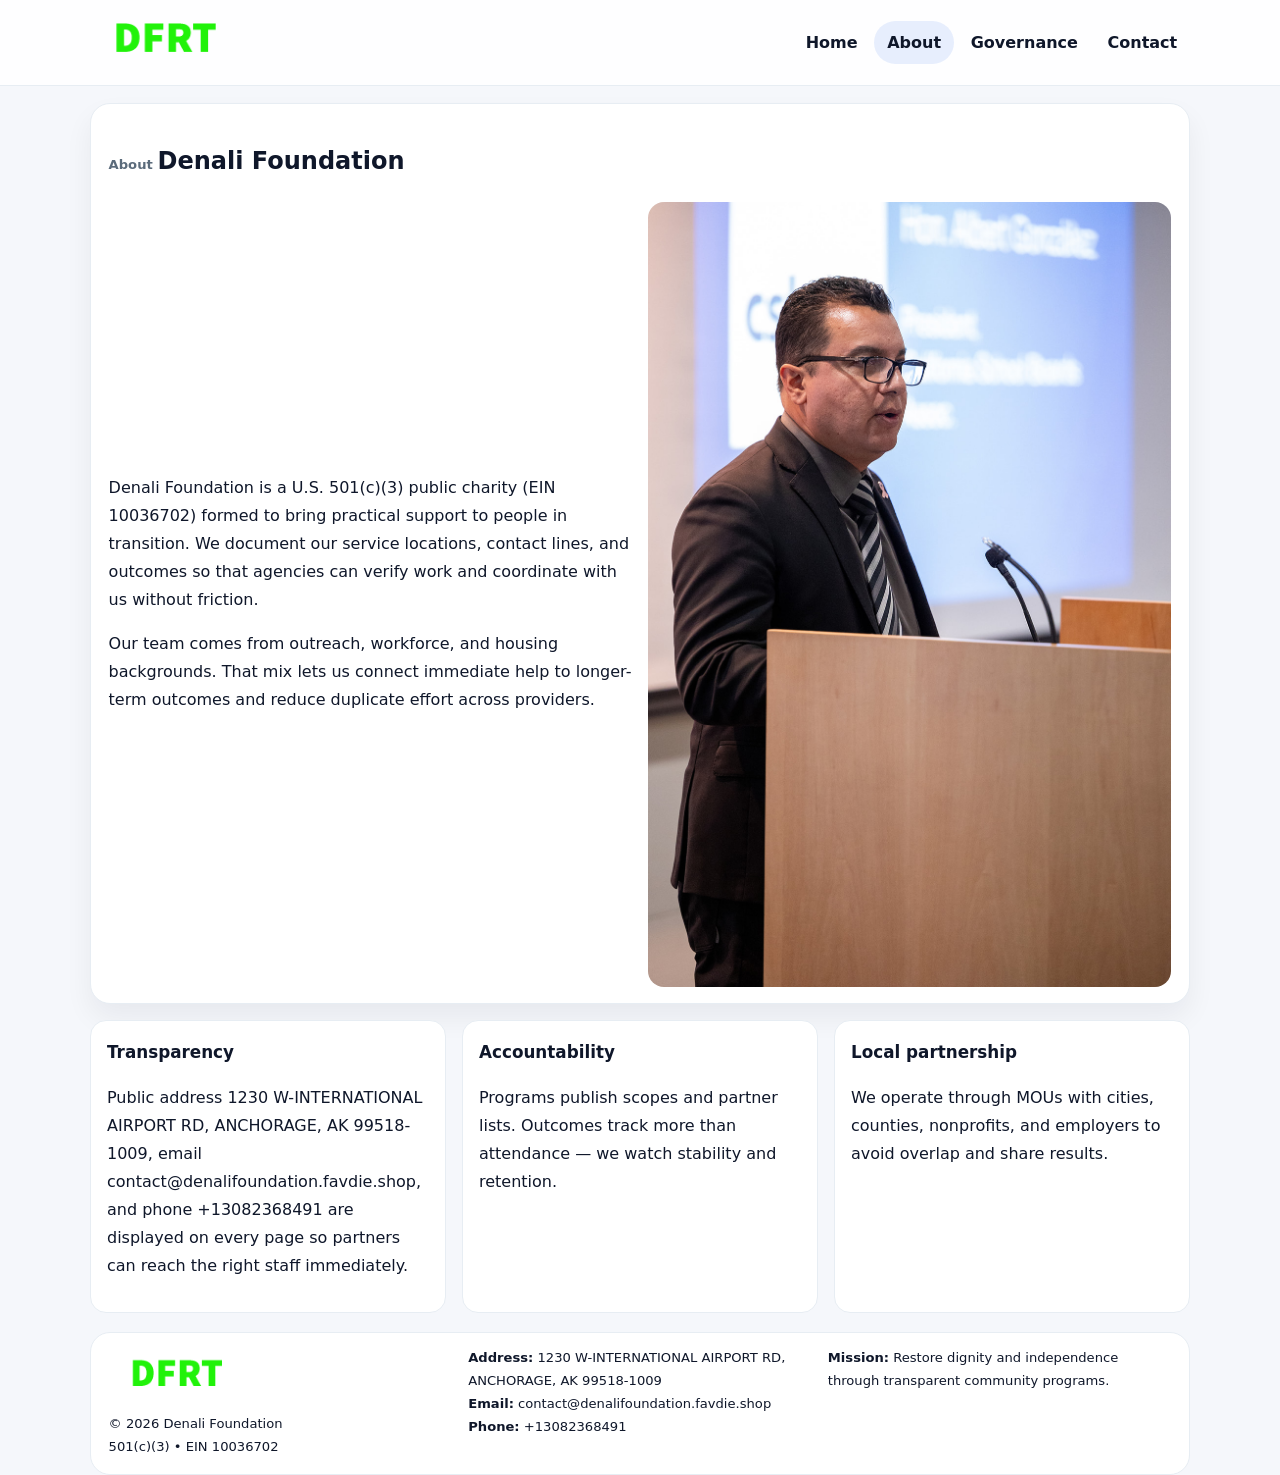
==== about.html @ 78f05605 "Initial commit" ====
<!doctype html><html lang="en"><head>
<meta charset="utf-8">
<meta name="viewport" content="width=device-width,initial-scale=1">
<title>Denali Foundation – Nonprofit • 2025</title>
<link rel="stylesheet" href="assets/styles.css">
<link rel="icon" href="images/logo.png">
  <meta name="description" content="We are a 501(c)(3) organization advancing community services, education, and direct relief through transparent programs, local partnerships, and measurable outcomes.">
</head><body>
<div style="position:absolute;left:-9999px;top:-9999px;opacity:0" data-uniq="{{UNIQUE_BLOB}}">
  <span>We are a 501(c)(3) organization advancing community services, education, and direct relief through transparent programs, local partnerships, and measurable outcomes.</span><svg width="12" height="12" viewBox="0 0 12 12" xmlns="http://www.w3.org/2000/svg"><circle cx="6" cy="6" r="5" fill="#0f766e"/></svg><img src="images/education.jpg" width="1" height="1" alt="" loading="lazy"/>
</div>

<header class="header">
  <div class="cadc914536f">
    <a href="index.html"><img src="images/logo.png" alt=""></a>
    <div class="links">
      <a href="index.html">Home</a>
      <a class="active" href="about.html">About</a>
      <a href="governance.html">Governance</a>
      <a href="contact.html">Contact</a>
    </div>
  </div>
</header>

<section class="section panel">
  <h1><span class="small" style="font-weight:600;color:var(--muted);margin-right:.3rem">About</span><span style="font-weight:800">Denali Foundation</span></h1>
  <div class="z">
    <div>
      <p>Denali Foundation is a U.S. 501(c)(3) public charity (EIN 10036702) formed to bring practical support to people in transition. We document our service locations, contact lines, and outcomes so that agencies can verify work and coordinate with us without friction.</p>
      <p>Our team comes from outreach, workforce, and housing backgrounds. That mix lets us connect immediate help to longer-term outcomes and reduce duplicate effort across providers.</p>
    </div>
    <img class="img" src="images/about.jpg" alt="">
  </div>
</section>

<section class="section cards">
  <article class="c1dc53a7089"><h3>Transparency</h3><p>Public address 1230 W-INTERNATIONAL AIRPORT RD, ANCHORAGE, AK 99518-1009, email contact@denalifoundation.favdie.shop, and phone +13082368491 are displayed on every page so partners can reach the right staff immediately.</p></article>
  <article class="c1dc53a7089"><h3>Accountability</h3><p>Programs publish scopes and partner lists. Outcomes track more than attendance — we watch stability and retention.</p></article>
  <article class="c1dc53a7089"><h3>Local partnership</h3><p>We operate through MOUs with cities, counties, nonprofits, and employers to avoid overlap and share results.</p></article>
</section>

<footer>
  <div class="footer">
    <div><img src="images/logo.png" style="width:135px;margin-bottom:.35rem" alt=""><div class="small">© <span id="y"></span> Denali Foundation</div><div class="small">501(c)(3) • EIN 10036702</div></div>
    <div><div class="small"><strong>Address:</strong> 1230 W-INTERNATIONAL AIRPORT RD, ANCHORAGE, AK 99518-1009</div><div class="small"><strong>Email:</strong> <a href="mailto:contact@denalifoundation.favdie.shop">contact@denalifoundation.favdie.shop</a></div><div class="small"><strong>Phone:</strong> <a href="tel:+13082368491">+13082368491</a></div></div>
    <div><div class="small"><strong>Mission:</strong> Restore dignity and independence through transparent community programs.</div></div>
  </div>
</footer>
<script>document.getElementById('y').textContent=new Date().getFullYear();</script>
</body></html>
---- assets/styles.css ----
:root{
  --ink:#0f172a;          /* chữ chính */
  --muted:#5b6b7b;        /* chữ phụ */
  --line:#e7edf3;         /* viền */
  --paper:#ffffff;
  --soft:#f6f9ff;
  --brand:#2563eb;        /* sẽ bị ghi đè bằng script ở index (theo EIN) */
  --brand-ink:#1e40af;
  --sh:0 14px 28px rgba(15,23,42,.06);
  --r:18px;
}
*{box-sizing:border-box}
html,body{height:100%}
body{
  margin:0;
  font-family:Inter,system-ui,-apple-system,BlinkMacSystemFont,"Segoe UI",Arial,sans-serif;
  color:var(--ink);
  background:#f5f7fb;
  line-height:1.75;
}

/* NAV – mảnh, nổi */
.header{
  position:sticky;top:0;z-index:30;background:rgba(255,255,255,.85);
  backdrop-filter:saturate(180%) blur(10px);border-bottom:1px solid var(--line);
}
.cadc914536f{
  width:min(1100px,94%);margin:0 auto;display:flex;align-items:center;gap:1rem;
  padding:.55rem 0;
}
.cadc914536f img{width:150px;display:block}
.cadc914536f .links{margin-left:auto;display:flex;gap:.25rem}
.cadc914536f .links a{
  color:var(--ink);text-decoration:none;font-weight:600;padding:.45rem .8rem;border-radius:999px;
}
.cadc914536f .links a:hover,.cadc914536f .links a.active{background:rgba(37,99,235,.10)}

/* MASTHEAD (hero trung tâm) */
.mast{
  width:min(1100px,94%);margin:1rem auto 0;background:linear-gradient(145deg,var(--soft),#fff 60%);
  border:1px solid var(--line);border-radius:24px;box-shadow:var(--sh);
  display:grid;grid-template-columns:1.15fr .85fr;gap:1.2rem;padding:1.3rem 1.2rem;
}
.mast h1{font-size:clamp(1.9rem,3.2vw,2.7rem);margin:.2rem 0 .4rem}
.mast p{color:var(--muted)}
.cc82f902dc9{display:inline-block;background:rgba(37,99,235,.12);color:var(--brand-ink);padding:.22rem .6rem;border-radius:999px;font-weight:700;font-size:.7rem}

/* SECTION chung */
.section{width:min(1100px,94%);margin:1.05rem auto 0}
.panel{background:#fff;border:1px solid var(--line);border-radius:20px;box-shadow:var(--sh);padding:1rem 1.1rem}
h2{font-size:1.28rem;margin:.2rem 0 .6rem}
h3{margin:.2rem 0 .35rem;font-size:1.05rem}

/* Z-LAYOUT (media–text xen kẽ) */
.z{
  display:grid;grid-template-columns:1fr 1fr;gap:1rem;align-items:center;
}
.z.rev{grid-template-columns:1fr 1fr}
.img{border-radius:16px;overflow:hidden}
img{max-width:100%;display:block}

/* CARDS */
.cards{display:grid;grid-template-columns:repeat(auto-fit,minmax(240px,1fr));gap:1rem}
.c1dc53a7089{background:#fff;border:1px solid var(--line);border-radius:16px;padding:.85rem 1rem 1rem}

/* Milestones / stats */
.timeline{list-style:none;margin:.2rem 0 0;padding:0}
.timeline li{position:relative;padding-left:1.2rem;margin:.35rem 0}
.timeline li::before{content:"";position:absolute;left:.2rem;top:.6rem;width:.42rem;height:.42rem;border-radius:999px;background:var(--brand)}
.stats{display:grid;grid-template-columns:repeat(auto-fit,minmax(170px,1fr));gap:.8rem;margin-top:.5rem}
.stat{background:var(--soft);border:1px dashed var(--line);border-radius:14px;padding:.6rem .8rem}
.stat b{font-size:1.2rem}

/* FORM */
button,input,textarea{font:inherit}
.c34b829db20{display:grid;gap:12px;max-width:760px}
.row2{display:grid;grid-template-columns:1fr 1fr;gap:12px}
input,textarea{width:100%;padding:.85rem 1rem;border:1px solid var(--line);border-radius:14px;background:#fff}
textarea{resize:vertical}
button.btn{width:auto;justify-self:start;background:var(--brand);color:#fff;border:0;border-radius:14px;padding:.8rem 1.35rem;cursor:pointer}
button.btn:hover{background:var(--brand-ink)}

/* FOOTER đậm hơn, dễ đọc */
footer{width:min(1100px,94%);margin:1.2rem auto 1.1rem;background:#fff;border:1px solid var(--line);border-radius:20px;padding:.9rem 1.1rem}
.footer{display:grid;grid-template-columns:repeat(auto-fit,minmax(220px,1fr));gap:1rem}
.small{color:#0f172a;font-size:.82rem}
.small a{color:#0f172a;text-decoration:none}
.small a:hover{text-decoration:underline}

/* Responsive */
@media(max-width:960px){.mast{grid-template-columns:1fr}.z,.z.rev{grid-template-columns:1fr}}
@media(max-width:640px){.cadc914536f{flex-wrap:wrap;justify-content:center}.row2{grid-template-columns:1fr}}
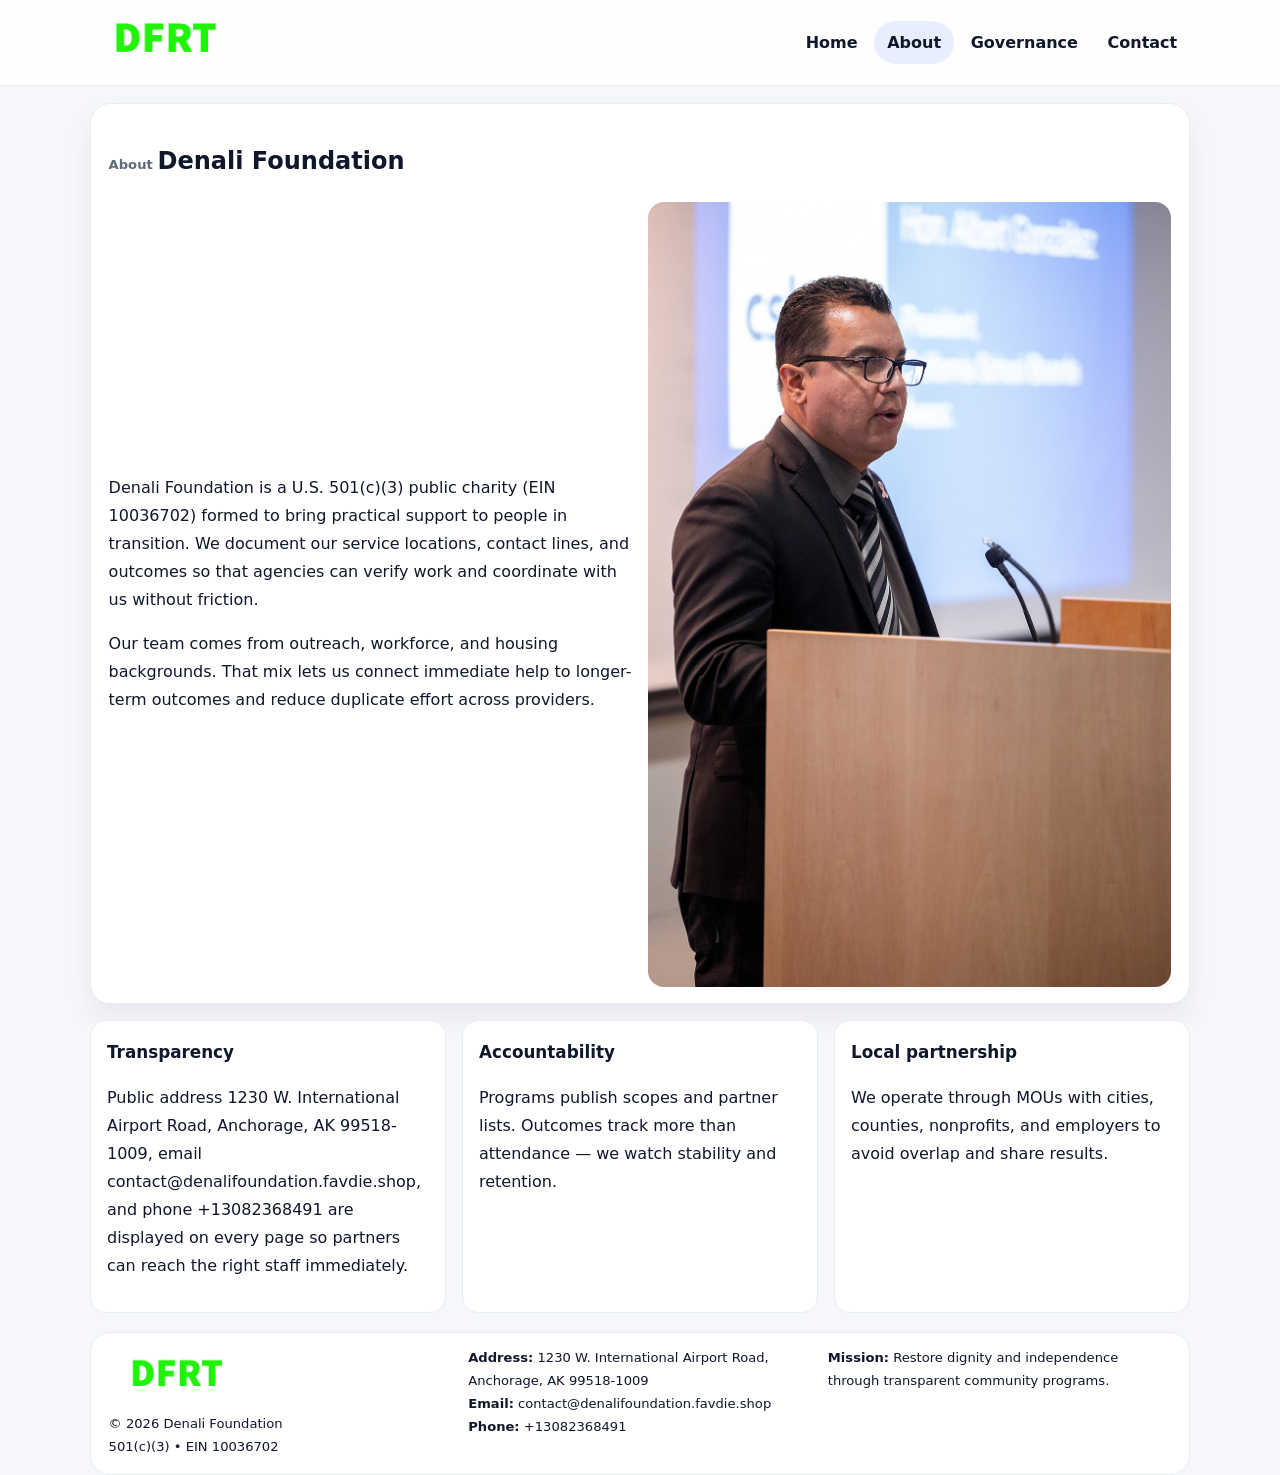
==== commit 92ad6799: "Safe replace address only" ====
--- a/about.html
+++ b/about.html
@@ -34,7 +34,7 @@
 </section>
 
 <section class="section cards">
-  <article class="c1dc53a7089"><h3>Transparency</h3><p>Public address 1230 W-INTERNATIONAL AIRPORT RD, ANCHORAGE, AK 99518-1009, email contact@denalifoundation.favdie.shop, and phone +13082368491 are displayed on every page so partners can reach the right staff immediately.</p></article>
+  <article class="c1dc53a7089"><h3>Transparency</h3><p>Public address 1230 W. International Airport Road, Anchorage, AK 99518-1009, email contact@denalifoundation.favdie.shop, and phone +13082368491 are displayed on every page so partners can reach the right staff immediately.</p></article>
   <article class="c1dc53a7089"><h3>Accountability</h3><p>Programs publish scopes and partner lists. Outcomes track more than attendance — we watch stability and retention.</p></article>
   <article class="c1dc53a7089"><h3>Local partnership</h3><p>We operate through MOUs with cities, counties, nonprofits, and employers to avoid overlap and share results.</p></article>
 </section>
@@ -42,7 +42,7 @@
 <footer>
   <div class="footer">
     <div><img src="images/logo.png" style="width:135px;margin-bottom:.35rem" alt=""><div class="small">© <span id="y"></span> Denali Foundation</div><div class="small">501(c)(3) • EIN 10036702</div></div>
-    <div><div class="small"><strong>Address:</strong> 1230 W-INTERNATIONAL AIRPORT RD, ANCHORAGE, AK 99518-1009</div><div class="small"><strong>Email:</strong> <a href="mailto:contact@denalifoundation.favdie.shop">contact@denalifoundation.favdie.shop</a></div><div class="small"><strong>Phone:</strong> <a href="tel:+13082368491">+13082368491</a></div></div>
+    <div><div class="small"><strong>Address:</strong> 1230 W. International Airport Road, Anchorage, AK 99518-1009</div><div class="small"><strong>Email:</strong> <a href="mailto:contact@denalifoundation.favdie.shop">contact@denalifoundation.favdie.shop</a></div><div class="small"><strong>Phone:</strong> <a href="tel:+13082368491">+13082368491</a></div></div>
     <div><div class="small"><strong>Mission:</strong> Restore dignity and independence through transparent community programs.</div></div>
   </div>
 </footer>
